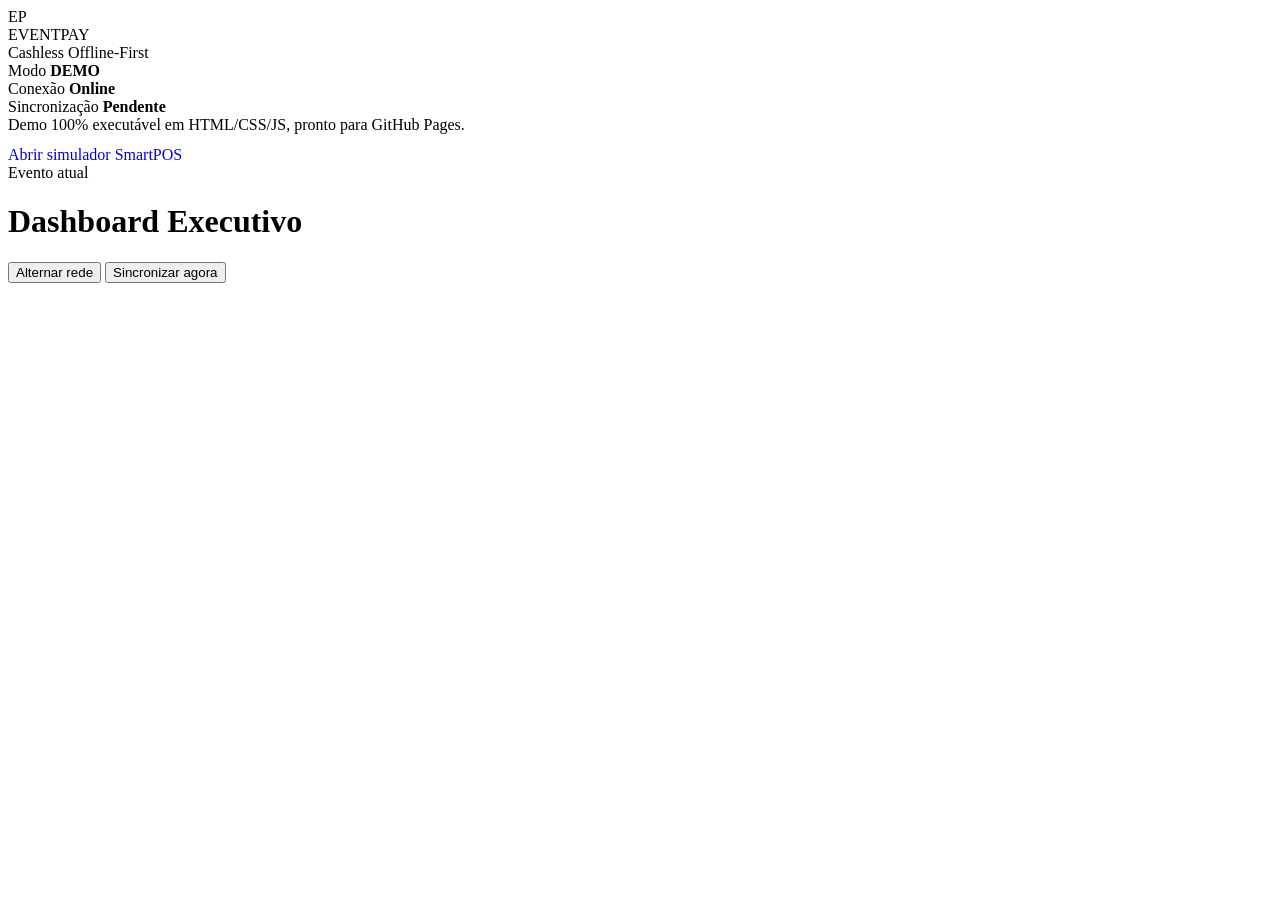
==== index.html @ db911375 "Add EVENTPAY main entry page" ====
<!DOCTYPE html>
<html lang="pt-BR">
<head>
  <meta charset="UTF-8" />
  <meta name="viewport" content="width=device-width, initial-scale=1.0, viewport-fit=cover" />
  <meta name="theme-color" content="#0b1020" />
  <meta name="description" content="EVENTPAY - Plataforma cashless offline-first para eventos." />
  <title>EVENTPAY | Cashless para Eventos</title>
  <link rel="manifest" href="./manifest.webmanifest?v=8" />
  <link rel="icon" href="./assets/icon.svg?v=8" type="image/svg+xml" />
  <link rel="stylesheet" href="./css/style.css?v=8" />
</head>
<body>
  <div class="app-shell">
    <aside class="sidebar">
      <div class="brand">
        <div class="brand-mark">EP</div>
        <div>
          <div class="brand-title">EVENTPAY</div>
          <div class="brand-subtitle">Cashless Offline-First</div>
        </div>
      </div>

      <div class="status-card" id="networkCard">
        <div class="status-row">
          <span class="status-label">Modo</span>
          <strong id="modeLabel">DEMO</strong>
        </div>
        <div class="status-row">
          <span class="status-label">Conexão</span>
          <strong id="onlineLabel" class="pill pill-success">Online</strong>
        </div>
        <div class="status-row">
          <span class="status-label">Sincronização</span>
          <strong id="syncLabel" class="pill pill-warning">Pendente</strong>
        </div>
      </div>

      <nav class="menu" id="menu"></nav>

      <div class="sidebar-footer">
        <div class="mini-note">Demo 100% executável em HTML/CSS/JS, pronto para GitHub Pages.</div>
        <a class="ghost-btn" href="./simulador-smartpos.html" style="display:inline-flex; margin-top:12px; justify-content:center; text-decoration:none;">Abrir simulador SmartPOS</a>
      </div>
    </aside>

    <main class="main">
      <header class="topbar">
        <div>
          <div class="eyebrow" id="currentEventLabel">Evento atual</div>
          <h1 id="pageTitle">Dashboard Executivo</h1>
        </div>
        <div class="topbar-actions">
          <button class="ghost-btn" id="toggleNetworkBtn">Alternar rede</button>
          <button class="primary-btn" id="quickSyncBtn">Sincronizar agora</button>
        </div>
      </header>

      <section class="content" id="app"></section>
    </main>
  </div>

  <script src="./js/utils.js?v=8"></script>
  <script src="./data/mock-data.js?v=8"></script>
  <script src="./services/storage.js?v=8"></script>
  <script src="./services/sync-engine.js?v=8"></script>
  <script src="./services/domain.js?v=8"></script>
  <script src="./components/views.js?v=8"></script>
  <script src="./js/app.js?v=8"></script>
</body>
</html>
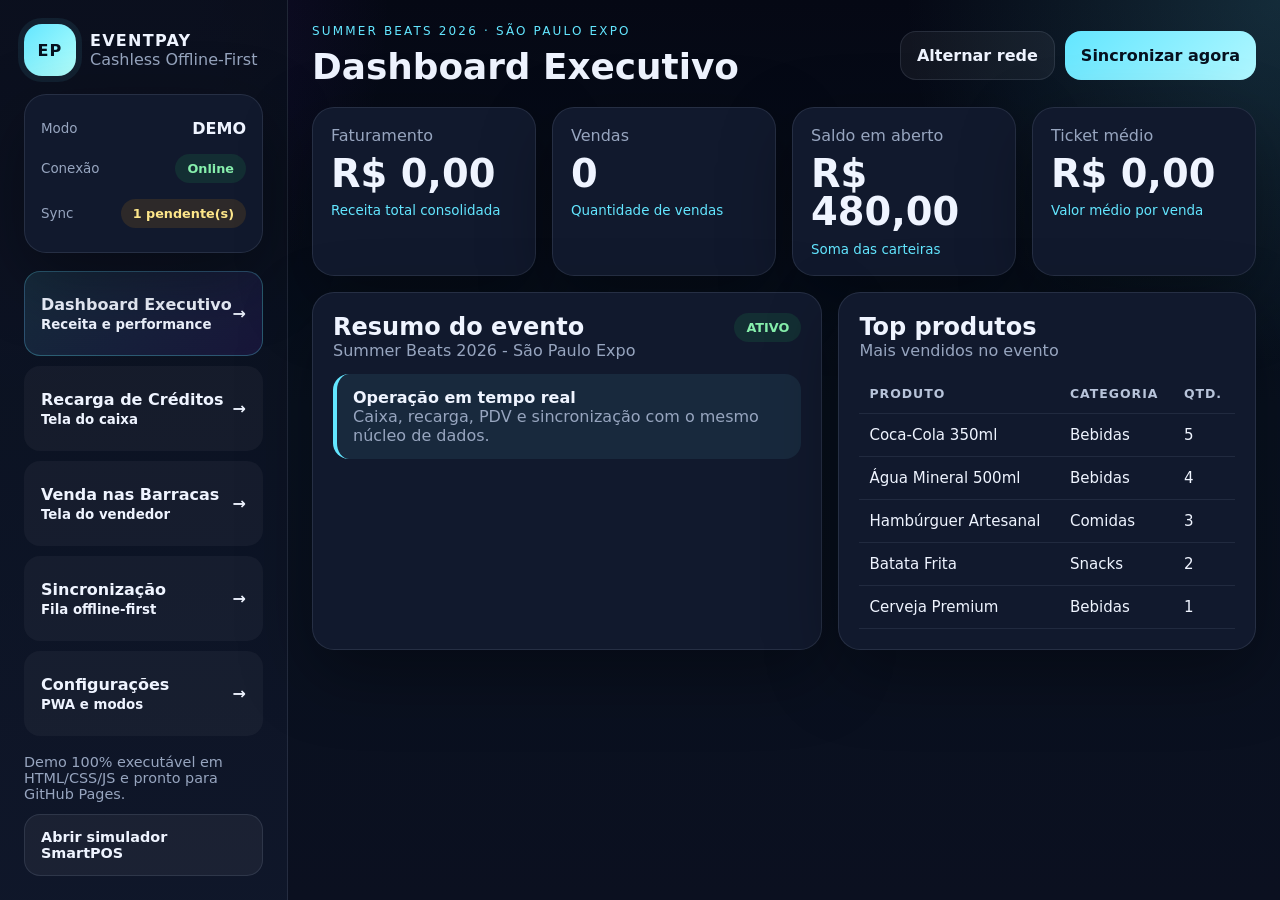
==== commit efa550a7: "Make EVENTPAY index standalone for GitHub Pages" ====
--- a/index.html
+++ b/index.html
@@ -6,12 +6,14 @@
   <meta name="theme-color" content="#0b1020" />
   <meta name="description" content="EVENTPAY - Plataforma cashless offline-first para eventos." />
   <title>EVENTPAY | Cashless para Eventos</title>
-  <link rel="manifest" href="./manifest.webmanifest?v=8" />
-  <link rel="icon" href="./assets/icon.svg?v=8" type="image/svg+xml" />
-  <link rel="stylesheet" href="./css/style.css?v=8" />
+  <link rel="manifest" href="./manifest.webmanifest?v=9" />
+  <link rel="icon" href="./assets/icon.svg?v=9" type="image/svg+xml" />
+  <style>
+    :root{--bg:#07101f;--panel:#11192d;--panel-2:#0e1627;--line:rgba(148,163,184,.16);--text:#eff4ff;--muted:#97a5bf;--accent:#63e6ff;--accent-2:#7c3aed;--success:#22c55e;--warning:#f59e0b;--danger:#ef4444;--shadow:0 24px 70px rgba(0,0,0,.35);--radius:22px;--radius-lg:28px;--font:Inter,system-ui,-apple-system,BlinkMacSystemFont,'Segoe UI',sans-serif}*{box-sizing:border-box}html,body{margin:0;min-height:100%;font-family:var(--font);color:var(--text);background:radial-gradient(circle at top left,rgba(124,58,237,.2),transparent 25%),radial-gradient(circle at top right,rgba(99,230,255,.16),transparent 24%),linear-gradient(180deg,#050814 0%,#08111f 45%,#0b1020 100%)}body{overflow-x:hidden}button,input,select,textarea{font:inherit}button{border:0;cursor:pointer}.shell{display:grid;grid-template-columns:288px minmax(0,1fr);min-height:100vh}.sidebar{padding:24px;border-right:1px solid var(--line);background:linear-gradient(180deg,rgba(10,15,29,.96),rgba(15,23,42,.94));display:flex;flex-direction:column;gap:18px}.brand{display:flex;align-items:center;gap:14px}.brand-mark{width:52px;height:52px;border-radius:18px;display:grid;place-items:center;font-weight:900;letter-spacing:.08em;color:#07111f;background:linear-gradient(135deg,var(--accent),#b4fffb);box-shadow:0 0 0 6px rgba(99,230,255,.08)}.brand-title{font-size:1rem;font-weight:800;letter-spacing:.08em}.brand-subtitle,.muted,.mini-note{color:var(--muted)}.status-card,.card{background:var(--panel);border:1px solid var(--line);border-radius:var(--radius);box-shadow:var(--shadow);backdrop-filter:blur(14px)}.status-card{padding:16px}.status-row{display:flex;justify-content:space-between;gap:12px;padding:8px 0;align-items:center}.pill{display:inline-flex;align-items:center;border-radius:999px;padding:7px 12px;font-size:.8rem;font-weight:800}.pill.success{background:rgba(34,197,94,.12);color:#86efac}.pill.warning{background:rgba(245,158,11,.12);color:#fde68a}.pill.danger{background:rgba(239,68,68,.12);color:#fca5a5}.nav{display:grid;gap:10px;flex:1}.nav button,.ghost,.primary,.chip{border-radius:16px;padding:14px 16px;font-weight:800;transition:transform .16s ease,background .16s ease,border-color .16s ease}.nav button{color:var(--text);text-align:left;background:rgba(255,255,255,.04);border:1px solid transparent;display:flex;justify-content:space-between;align-items:center}.nav button.active{border-color:rgba(99,230,255,.28);background:linear-gradient(135deg,rgba(99,230,255,.12),rgba(124,58,237,.12))}.ghost{color:var(--text);background:rgba(255,255,255,.05);border:1px solid var(--line)}.primary{color:#07111f;background:linear-gradient(135deg,var(--accent),#b0f7ff)}.chip{color:var(--text);background:rgba(255,255,255,.06);border:1px solid var(--line)}.ghost:hover,.primary:hover,.chip:hover,.nav button:hover{transform:translateY(-1px)}.sidebar-footer{font-size:.9rem}.main{padding:24px}.topbar{display:flex;align-items:center;justify-content:space-between;gap:16px;margin-bottom:20px}.eyebrow{color:var(--accent);letter-spacing:.18em;text-transform:uppercase;font-size:.75rem;margin-bottom:8px}.title{margin:0;font-size:clamp(1.55rem,2.8vw,2.35rem)}.actions{display:flex;gap:10px;flex-wrap:wrap}.grid{display:grid;gap:16px}.kpis{grid-template-columns:repeat(4,minmax(0,1fr))}.kpi{padding:18px}.kpi .label{color:var(--muted)}.kpi .value{font-size:clamp(1.6rem,3vw,2.4rem);font-weight:900;margin-top:10px;line-height:1}.kpi .trend{margin-top:10px;color:var(--accent);font-size:.84rem}.layout{display:grid;grid-template-columns:1.1fr .9fr;gap:16px}.panel{padding:20px}.panel-header{display:flex;justify-content:space-between;gap:12px;align-items:flex-start;margin-bottom:14px}.panel h2,.panel h3{margin:0}.table{width:100%;border-collapse:collapse}.table th,.table td{padding:12px 10px;border-bottom:1px solid rgba(148,163,184,.12);text-align:left;font-size:.94rem}.table th{font-size:.78rem;text-transform:uppercase;letter-spacing:.08em;color:#b8c4da}.field-grid{display:grid;grid-template-columns:repeat(2,minmax(0,1fr));gap:12px}.field{display:grid;gap:8px}.field label{font-size:.84rem;color:#c8d3e7}.field select,.field input{width:100%;padding:13px 14px;border-radius:14px;border:1px solid var(--line);background:rgba(15,23,42,.88);color:var(--text);outline:none}.alert{border-left:4px solid var(--accent);padding:14px 16px;border-radius:16px;background:rgba(99,230,255,.08)}.menu-strip{display:flex;gap:8px;overflow-x:auto;padding-bottom:4px}.menu-strip .chip{white-space:nowrap}.smartpos-shell{border-radius:28px;padding:18px;background:linear-gradient(180deg,rgba(17,24,39,.96),rgba(10,15,29,.98));border:1px solid rgba(99,230,255,.16);box-shadow:0 30px 80px rgba(0,0,0,.38)}.smartpos-screen{background:linear-gradient(180deg,rgba(8,12,23,.95),rgba(18,26,49,.92));border-radius:22px;padding:16px;border:1px solid rgba(148,163,184,.14)}.smartpos-header{display:flex;justify-content:space-between;align-items:center;gap:10px;margin-bottom:14px}.smartpos-badge{font-weight:900;color:#07111f;background:linear-gradient(135deg,var(--accent),#c5fff9);border-radius:999px;padding:8px 12px}.touch-strip{display:grid;grid-template-columns:repeat(2,minmax(0,1fr));gap:10px}.touch-large{min-height:54px}.amount{display:block;font-size:1.8rem;font-weight:900}.qr{width:170px;aspect-ratio:1;padding:12px;border-radius:18px;background:#fff;display:grid;gap:2px;grid-template-columns:repeat(21,1fr)}.qr span{border-radius:2px}.product-list{display:grid;gap:10px}.product-list.compact{max-height:33vh;overflow:auto;padding-right:4px}.product-row{width:100%;min-height:72px;padding:12px 14px;display:flex;justify-content:space-between;gap:12px;align-items:center;text-align:left;border-radius:16px;background:rgba(255,255,255,.05);border:1px solid var(--line);color:#fff}.product-meta{display:grid;gap:4px;min-width:0}.product-meta strong{font-size:.98rem;line-height:1.2;color:#fff}.product-badge{font-size:.72rem;color:var(--accent);letter-spacing:.06em;text-transform:uppercase}.product-plus{width:30px;height:30px;border-radius:999px;display:grid;place-items:center;color:#07111f;font-weight:900;background:linear-gradient(135deg,var(--accent),#b0f7ff)}.cart-list{display:grid;gap:10px}.cart-list.compact{max-height:22vh;overflow:auto;padding-right:4px}.cart-item{display:flex;justify-content:space-between;gap:10px;padding:12px;border-radius:14px;background:rgba(255,255,255,.04)}.cart-main{min-width:0}.cart-actions{display:flex;align-items:center;gap:10px}.cart-controls{display:flex;gap:8px}.cart-control{width:34px;height:34px;border-radius:999px;border:1px solid rgba(148,163,184,.18);background:rgba(255,255,255,.05);color:#fff;font-weight:900}.sticky-checkout{position:sticky;bottom:0;display:flex;justify-content:space-between;gap:12px;align-items:center;padding:14px 16px;margin-top:16px;border-radius:20px;background:linear-gradient(180deg,rgba(7,11,22,.88),rgba(12,18,36,.96));border:1px solid rgba(99,230,255,.18);backdrop-filter:blur(14px)}.toast-area{position:fixed;right:20px;bottom:20px;display:grid;gap:10px;z-index:99}.toast{min-width:280px;max-width:360px;padding:14px 16px;border-radius:16px;background:rgba(9,14,28,.94);border:1px solid rgba(99,230,255,.18);box-shadow:var(--shadow)}.receipt{border-radius:20px;padding:18px;background:linear-gradient(180deg,rgba(255,255,255,.94),rgba(230,236,245,.92));color:#111827}.timeline{display:grid;gap:12px}.timeline-item{display:flex;align-items:flex-start;gap:12px;padding:12px;border-radius:16px;background:rgba(255,255,255,.04)}.dot{width:10px;height:10px;margin-top:6px;border-radius:999px;background:var(--accent);box-shadow:0 0 0 6px rgba(99,230,255,.12)}.compact details{border-radius:16px;border:1px solid var(--line);background:rgba(255,255,255,.03);overflow:hidden}.compact details+details{margin-top:10px}.compact summary{list-style:none;cursor:pointer;padding:14px 16px;font-weight:800}.compact summary::-webkit-details-marker{display:none}.details-body{padding:0 16px 16px}.hidden{display:none}.sidebar .ghost{display:inline-flex;justify-content:center;text-decoration:none}.subtle{font-size:.84rem;color:var(--muted)}@media (max-width:1180px){.kpis,.layout{grid-template-columns:1fr 1fr}}@media (max-width:980px){.shell{grid-template-columns:1fr}.sidebar{border-right:0;border-bottom:1px solid var(--line)}.nav{grid-template-columns:repeat(2,minmax(0,1fr))}.kpis,.layout,.field-grid{grid-template-columns:1fr}.topbar,.panel-header{flex-direction:column;align-items:flex-start}}@media (max-width:640px){.main,.sidebar{padding:16px}.nav{grid-template-columns:1fr}.actions{width:100%}.actions button,.actions a{flex:1}.touch-strip{grid-template-columns:1fr}.sticky-checkout{flex-direction:column;align-items:stretch}.cart-item{flex-direction:column}.qr{width:100%}}
+  </style>
 </head>
 <body>
-  <div class="app-shell">
+  <div class="shell">
     <aside class="sidebar">
       <div class="brand">
         <div class="brand-mark">EP</div>
@@ -20,52 +22,116 @@
           <div class="brand-subtitle">Cashless Offline-First</div>
         </div>
       </div>
-
-      <div class="status-card" id="networkCard">
-        <div class="status-row">
-          <span class="status-label">Modo</span>
-          <strong id="modeLabel">DEMO</strong>
-        </div>
-        <div class="status-row">
-          <span class="status-label">Conexão</span>
-          <strong id="onlineLabel" class="pill pill-success">Online</strong>
-        </div>
-        <div class="status-row">
-          <span class="status-label">Sincronização</span>
-          <strong id="syncLabel" class="pill pill-warning">Pendente</strong>
-        </div>
+      <div class="status-card">
+        <div class="status-row"><span class="subtle">Modo</span><strong id="modeLabel">DEMO</strong></div>
+        <div class="status-row"><span class="subtle">Conexão</span><strong id="onlineLabel" class="pill success">Online</strong></div>
+        <div class="status-row"><span class="subtle">Sync</span><strong id="syncLabel" class="pill warning">Pendente</strong></div>
       </div>
-
-      <nav class="menu" id="menu"></nav>
-
+      <nav class="nav" id="menu"></nav>
       <div class="sidebar-footer">
-        <div class="mini-note">Demo 100% executável em HTML/CSS/JS, pronto para GitHub Pages.</div>
-        <a class="ghost-btn" href="./simulador-smartpos.html" style="display:inline-flex; margin-top:12px; justify-content:center; text-decoration:none;">Abrir simulador SmartPOS</a>
+        <div class="mini-note">Demo 100% executável em HTML/CSS/JS e pronto para GitHub Pages.</div>
+        <a class="ghost" href="./simulador-smartpos.html" style="margin-top:12px;">Abrir simulador SmartPOS</a>
       </div>
     </aside>
-
     <main class="main">
       <header class="topbar">
         <div>
           <div class="eyebrow" id="currentEventLabel">Evento atual</div>
-          <h1 id="pageTitle">Dashboard Executivo</h1>
+          <h1 class="title" id="pageTitle">Dashboard Executivo</h1>
         </div>
-        <div class="topbar-actions">
-          <button class="ghost-btn" id="toggleNetworkBtn">Alternar rede</button>
-          <button class="primary-btn" id="quickSyncBtn">Sincronizar agora</button>
+        <div class="actions">
+          <button class="ghost" id="toggleNetworkBtn">Alternar rede</button>
+          <button class="primary" id="quickSyncBtn">Sincronizar agora</button>
         </div>
       </header>
-
-      <section class="content" id="app"></section>
+      <section id="app" class="grid"></section>
     </main>
   </div>
-
-  <script src="./js/utils.js?v=8"></script>
-  <script src="./data/mock-data.js?v=8"></script>
-  <script src="./services/storage.js?v=8"></script>
-  <script src="./services/sync-engine.js?v=8"></script>
-  <script src="./services/domain.js?v=8"></script>
-  <script src="./components/views.js?v=8"></script>
-  <script src="./js/app.js?v=8"></script>
+  <script>
+    const currency = new Intl.NumberFormat('pt-BR',{style:'currency',currency:'BRL'});
+    const fmtMoney = v => currency.format(Number(v||0)).replace(/\u00a0/g,' ');
+    const uid = (p='') => `${p}${crypto.randomUUID ? crypto.randomUUID() : `${Date.now().toString(36)}-${Math.random().toString(36).slice(2,8)}`}`;
+    const state = JSON.parse(localStorage.getItem('eventpay_demo_state') || 'null') || (() => {
+      const clients = ['Ana Martins','Bruno Costa','Carla Souza','Diego Lima','Fernanda Alves'].map((nome,i)=>({id:uid('cli_'),nome,cpf:`000.000.000-${10+i}`,phone:'+55 11 99999-0000'}));
+      const cards = clients.map((client,i)=>({id:uid('card_'),clienteId:client.id,codigoNFC:`NFC-${String(i+1).padStart(4,'0')}-${Math.floor(1000+Math.random()*9000)}`,codigoQR:`QR-${String(i+1).padStart(4,'0')}-${Math.floor(1000+Math.random()*9000)}`,status:'ATIVO'}));
+      return {route:'dashboard',online:true,selectedClientId:clients[0].id,selectedEventId:'evt_1',cart:[],amount:50,category:'Todos',clients,cards,products:[{id:uid('prd_'),codigo:'P001',descricao:'Coca-Cola 350ml',categoria:'Bebidas',valor:12},{id:uid('prd_'),codigo:'P002',descricao:'Água Mineral 500ml',categoria:'Bebidas',valor:6},{id:uid('prd_'),codigo:'P003',descricao:'Hambúrguer Artesanal',categoria:'Comidas',valor:28},{id:uid('prd_'),codigo:'P004',descricao:'Batata Frita',categoria:'Snacks',valor:18},{id:uid('prd_'),codigo:'P005',descricao:'Cerveja Premium',categoria:'Bebidas',valor:16},{id:uid('prd_'),codigo:'P006',descricao:'Snack Mix',categoria:'Snacks',valor:14},{id:uid('prd_'),codigo:'P007',descricao:'Café Especial',categoria:'Energia',valor:10},{id:uid('prd_'),codigo:'P008',descricao:'Acesso Lounge',categoria:'Experiência',valor:45},{id:uid('prd_'),codigo:'P009',descricao:'Hot Dog',categoria:'Comidas',valor:22}],wallets:Object.fromEntries(clients.map((c,i)=>[c.id,{saldo:60+(i*18)}])),sales:[{id:uid('sale_'),transactionId:uid('tx_'),entity:'VENDA',status:'SYNCED',createdAt:new Date(Date.now()-6*3600e3).toISOString(),clienteId:clients[0].id,valor:46,items:[{produtoId:'',quantidade:0}]}].slice(0,0),recargas:[{id:uid('rec_'),transactionId:uid('tx_'),entity:'RECARGA',status:'SYNCED',createdAt:new Date(Date.now()-3*3600e3).toISOString(),clienteId:clients[0].id,valor:80,formaPagamento:'PIX'}],syncs:[{id:uid('sync_'),transactionId:'tx_1',entity:'RECARGA',status:'SYNCED',data:new Date(Date.now()-3*3600e3).toISOString()},{id:uid('sync_'),transactionId:'tx_2',entity:'VENDA',status:'PENDING',data:new Date(Date.now()-1*3600e3).toISOString()}]}; })();
+    const save = () => localStorage.setItem('eventpay_demo_state', JSON.stringify(state));
+    const client = () => state.clients.find(c => c.id === state.selectedClientId) || state.clients[0];
+    const card = () => state.cards.find(c => c.clienteId === client().id) || state.cards[0];
+    const wallet = () => state.wallets[client().id] || { saldo: 0 };
+    const products = () => state.category === 'Todos' ? state.products : state.products.filter(p => p.categoria === state.category);
+    const menuItems = [
+      ['dashboard','Dashboard Executivo','Receita e performance'],
+      ['caixa','Recarga de Créditos','Tela do caixa'],
+      ['pdv','Venda nas Barracas','Tela do vendedor'],
+      ['sync','Sincronização','Fila offline-first'],
+      ['config','Configurações','PWA e modos']
+    ];
+    const categories = ['Todos', ...new Set(state.products.map(p => p.categoria))];
+    const menu = document.getElementById('menu');
+    menu.innerHTML = menuItems.map(([route,title,sub]) => `<button data-route="${route}" class="${state.route===route?'active':''}"><span><strong>${title}</strong><br><small>${sub}</small></span><span>→</span></button>`).join('');
+    const setRoute = route => { state.route = route; render(); save(); };
+    const notify = (title, message) => { const host = document.querySelector('.toast-area') || (() => { const el = document.createElement('div'); el.className='toast-area'; document.body.appendChild(el); return el; })(); const t = document.createElement('div'); t.className='toast'; t.innerHTML = `<strong>${title}</strong><div class="muted">${message}</div>`; host.appendChild(t); setTimeout(() => t.remove(), 2600); };
+    const calcMetrics = () => {
+      const totalSales = state.sales.reduce((s,x)=>s + Number(x.valor||0),0);
+      const countSales = state.sales.length;
+      const openBalance = Object.values(state.wallets).reduce((s,w)=>s + Number(w.saldo||0),0);
+      const avg = countSales ? totalSales / countSales : 0;
+      return { totalSales, countSales, openBalance, avg };
+    };
+    const renderDashboard = () => {
+      const m = calcMetrics();
+      return `<div class="grid kpis">${[
+        ['Faturamento', fmtMoney(m.totalSales), 'Receita total consolidada'],
+        ['Vendas', String(m.countSales), 'Quantidade de vendas'],
+        ['Saldo em aberto', fmtMoney(m.openBalance), 'Soma das carteiras'],
+        ['Ticket médio', fmtMoney(m.avg), 'Valor médio por venda']
+      ].map(([a,b,c]) => `<section class="card kpi"><div class="label">${a}</div><div class="value">${b}</div><div class="trend">${c}</div></section>`).join('')}</div>
+      <div class="layout">
+        <section class="card panel"><div class="panel-header"><div><h2>Resumo do evento</h2><div class="muted">Summer Beats 2026 - São Paulo Expo</div></div><span class="pill success">ATIVO</span></div><div class="alert"><strong>Operação em tempo real</strong><div class="muted">Caixa, recarga, PDV e sincronização com o mesmo núcleo de dados.</div></div></section>
+        <section class="card panel"><div class="panel-header"><div><h2>Top produtos</h2><div class="muted">Mais vendidos no evento</div></div></div><table class="table"><thead><tr><th>Produto</th><th>Categoria</th><th>Qtd.</th></tr></thead><tbody>${state.products.slice(0,5).map((p,i)=>`<tr><td>${p.descricao}</td><td>${p.categoria}</td><td>${5-i}</td></tr>`).join('')}</tbody></table></section>
+      </div>`;
+    };
+    const renderCaixa = () => {
+      const c = client(); const w = wallet(); const cd = card(); const quick = [20,30,50,80,100,150];
+      return `<section class="card smartpos-shell"><div class="smartpos-header"><div><div class="eyebrow">Recarga de Créditos</div><h2>Tela do Caixa</h2></div><div class="smartpos-badge">${state.online ? 'ONLINE' : 'OFFLINE'}</div></div><div class="smartpos-screen grid compact"><div class="card panel"><div class="panel-header"><div><h3>Identificação do cliente</h3><div class="muted">Toque para ler NFC ou QR</div></div><div class="actions"><button class="ghost" data-act="nfc">Ler NFC</button><button class="ghost" data-act="qr">Ler QR</button></div></div><div class="field-grid"><div class="card panel" style="padding:14px;"><div class="muted">Cliente</div><strong>${c.nome}</strong><div class="muted">${cd.codigoNFC} · ${cd.codigoQR}</div></div><div class="card panel" style="padding:14px;"><div class="muted">Saldo</div><strong class="amount">${fmtMoney(w.saldo)}</strong></div></div></div><div class="touch-strip">${quick.map(v=>`<button type="button" class="chip touch-large" data-act="amount" data-value="${v}">${fmtMoney(v)}</button>`).join('')}</div><div class="field-grid"><div class="field"><label>Cliente</label><select data-bind="client">${state.clients.map(x=>`<option value="${x.id}" ${x.id===c.id?'selected':''}>${x.nome}</option>`).join('')}</select></div><div class="field"><label>Forma de pagamento</label><select data-bind="pay"><option>PIX</option><option>DINHEIRO</option><option>CARTÃO</option></select></div></div><button class="primary touch-large" data-act="recharge">Confirmar recarga</button></div></section>`;
+    };
+    const cartTotal = () => state.cart.reduce((s,i)=>s + i.qtd * i.valor, 0);
+    const renderPDV = () => {
+      const c = client(); const w = wallet(); const cd = card(); const visible = products(); const cats = categories;
+      const cartHtml = state.cart.length ? state.cart.map(item => { const p = state.products.find(x=>x.id===item.id); return `<div class="cart-item"><div class="cart-main"><strong>${p.descricao}</strong><div class="muted">${item.qtd} x ${fmtMoney(item.valor)}</div></div><div class="cart-actions"><strong>${fmtMoney(item.qtd*item.valor)}</strong><div class="cart-controls"><button class="cart-control" data-act="dec" data-id="${item.id}">-</button><button class="cart-control" data-act="rm" data-id="${item.id}">x</button></div></div></div>`; }).join('') : '<div class="muted">Carrinho vazio. Toque em produtos para iniciar a venda.</div>';
+      return `<section class="card smartpos-shell"><div class="smartpos-header"><div><div class="eyebrow">Venda nas Barracas</div><h2>Tela do Vendedor</h2></div><div class="smartpos-badge">${state.online ? 'ONLINE' : 'OFFLINE'}</div></div><div class="smartpos-screen grid compact"><div class="card panel"><div class="panel-header"><div><h3>Identificação do cliente</h3><div class="muted">${cd.codigoNFC} · ${cd.codigoQR}</div></div><div class="actions"><button class="ghost" data-act="nfc">Ler NFC</button><button class="ghost" data-act="qr">Ler QR</button></div></div><div class="field-grid"><div class="card panel" style="padding:14px;"><div class="muted">Cliente</div><strong>${c.nome}</strong><div class="muted">CPF ${c.cpf}</div></div><div class="card panel" style="padding:14px;"><div class="muted">Saldo</div><strong class="amount">${fmtMoney(w.saldo)}</strong></div></div></div><div class="compact"><details open><summary>Trocar cliente</summary><div class="details-body"><div class="field"><label>Cliente</label><select data-bind="client">${state.clients.map(x=>`<option value="${x.id}" ${x.id===c.id?'selected':''}>${x.nome}</option>`).join('')}</select></div></div></details></div><div class="compact"><details open><summary>Produtos rápidos</summary><div class="details-body"><div class="menu-strip">${cats.map(cat=>`<button class="chip ${state.category===cat?'active':''}" data-act="filter" data-value="${cat}">${cat}</button>`).join('')}</div><div class="product-list compact">${visible.map(p=>`<button class="product-row" data-act="add" data-id="${p.id}"><div class="product-meta"><span class="product-badge">${p.categoria}</span><strong>${p.descricao}</strong></div><div class="product-meta"><strong>${fmtMoney(p.valor)}</strong><span class="product-plus">+</span></div></button>`).join('')}</div></div></details></div><div class="compact"><details open><summary>Carrinho (${state.cart.length})</summary><div class="details-body"><div class="cart-list compact">${cartHtml}</div></div></details></div><div class="sticky-checkout"><div><div class="muted">Total da venda</div><strong class="amount">${fmtMoney(cartTotal())}</strong></div><div class="actions"><button class="ghost" data-act="receipt">Comprovante</button><button class="primary" data-act="sale">Finalizar</button></div></div></div></section>`;
+    };
+    const renderSync = () => `<div class="layout"><section class="card panel"><div class="panel-header"><div><h2>Motor de sincronização</h2><div class="muted">Fila offline-first aguardando publicação</div></div><div class="actions"><button class="ghost" data-act="toggle">Alternar rede</button><button class="primary" data-act="sync">Sincronizar agora</button></div></div><div class="field-grid"><div class="card panel" style="padding:14px;"><div class="muted">Status da rede</div><strong>${state.online ? 'Online' : 'Offline'}</strong></div><div class="card panel" style="padding:14px;"><div class="muted">Fila</div><strong>${state.syncs.filter(s=>s.status==='PENDING').length}</strong></div></div></section><section class="card panel"><div class="panel-header"><div><h2>Últimos registros</h2><div class="muted">Vendas, recargas e sync</div></div></div><table class="table"><thead><tr><th>Entidade</th><th>Transação</th><th>Status</th></tr></thead><tbody>${state.syncs.slice(0,10).map(s=>`<tr><td>${s.entity}</td><td>${s.transactionId}</td><td><span class="pill ${s.status==='SYNCED'?'success':'warning'}">${s.status}</span></td></tr>`).join('')}</tbody></table></section></div>`;
+    const renderConfig = () => `<div class="layout"><section class="card panel"><div class="panel-header"><div><h2>Configurações</h2><div class="muted">Pronto para PWA e evolução cloud</div></div></div><div class="alert"><strong>Roadmap</strong><div class="muted">React, React Native, FastAPI, PostgreSQL e SmartPOS Android.</div></div><div style="height:12px"></div><a class="primary" href="./simulador-smartpos.html" style="display:inline-flex;text-decoration:none;justify-content:center;">Abrir simulador SmartPOS</a></section><section class="card panel"><div class="timeline"><div class="timeline-item"><span class="dot"></span><div><strong>Offline First</strong><div class="muted">Continua operando sem internet com fila local.</div></div></div><div class="timeline-item"><span class="dot"></span><div><strong>Modo Local</strong><div class="muted">Servidor dentro do evento sem dependência externa.</div></div></div><div class="timeline-item"><span class="dot"></span><div><strong>Cloud</strong><div class="muted">Multi-eventos e multi-clientes.</div></div></div></div></section></div>`;
+    function render(){ document.getElementById('pageTitle').textContent = menuItems.find(i=>i[0]===state.route)?.[1] || 'Dashboard Executivo'; document.getElementById('currentEventLabel').textContent = 'Summer Beats 2026 · São Paulo Expo'; document.getElementById('modeLabel').textContent = 'DEMO'; document.getElementById('onlineLabel').textContent = state.online ? 'Online' : 'Offline'; document.getElementById('onlineLabel').className = `pill ${state.online ? 'success' : 'danger'}`; document.getElementById('syncLabel').textContent = state.syncs.filter(s=>s.status==='PENDING').length ? `${state.syncs.filter(s=>s.status==='PENDING').length} pendente(s)` : 'Sincronizado'; document.getElementById('syncLabel').className = `pill ${state.syncs.some(s=>s.status==='PENDING') ? 'warning' : 'success'}`; document.querySelectorAll('.nav button').forEach(b=>b.classList.toggle('active', b.dataset.route===state.route)); const app = document.getElementById('app'); app.innerHTML = state.route==='dashboard' ? renderDashboard() : state.route==='caixa' ? renderCaixa() : state.route==='pdv' ? renderPDV() : state.route==='sync' ? renderSync() : renderConfig(); save(); }
+    document.addEventListener('click', (e) => {
+      const navBtn = e.target.closest('.nav button[data-route]'); if (navBtn) { setRoute(navBtn.dataset.route); return; }
+      const act = e.target.closest('[data-act]'); if (!act) return;
+      const id = act.dataset.id; const value = act.dataset.value;
+      if (act.dataset.act === 'toggle') { state.online = !state.online; notify('Rede', state.online ? 'Rede restaurada.' : 'Modo offline ativado.'); render(); }
+      if (act.dataset.act === 'sync') { state.syncs = state.syncs.map(s => s.status==='PENDING' ? {...s,status:'SYNCED',data:new Date().toISOString()} : s); notify('Sincronização concluída', 'Fila processada com sucesso.'); render(); }
+      if (act.dataset.act === 'nfc') { state.selectedClientId = state.clients[0].id; notify('Leitura NFC', 'Cartão mockado identificado.'); render(); }
+      if (act.dataset.act === 'qr') { state.selectedClientId = state.clients[1]?.id || state.selectedClientId; notify('Leitura QR', 'Código mockado reconhecido.'); render(); }
+      if (act.dataset.act === 'amount') { state.amount = Number(value); render(); }
+      if (act.dataset.act === 'receipt') { notify('Comprovante', 'Comprovante demo emitido.'); }
+      if (act.dataset.act === 'recharge') { const amount = Number(state.amount || 0); const c = client(); state.wallets[c.id] = { saldo: Number(wallet().saldo) + amount }; state.recargas.unshift({ id: uid('rec_'), transactionId: uid('tx_'), entity:'RECARGA', status: state.online ? 'SYNCED' : 'PENDING', createdAt: new Date().toISOString(), clienteId:c.id, valor: amount }); state.syncs.unshift({ id: uid('sync_'), transactionId: uid('tx_'), entity:'RECARGA', status: state.online ? 'SYNCED' : 'PENDING', data:new Date().toISOString() }); state.cart=[]; notify('Recarga concluída', `${fmtMoney(amount)} adicionados para ${c.nome}.`); render(); }
+      if (act.dataset.act === 'filter') { state.category = value; render(); }
+      if (act.dataset.act === 'add') { const p = state.products.find(x=>x.id===id); const found = state.cart.find(x=>x.id===id); found ? found.qtd += 1 : state.cart.unshift({ id:p.id, qtd:1, valor:p.valor }); render(); }
+      if (act.dataset.act === 'dec') { const item = state.cart.find(x=>x.id===id); if (!item) return; item.qtd > 1 ? item.qtd -= 1 : state.cart = state.cart.filter(x=>x.id!==id); render(); }
+      if (act.dataset.act === 'rm') { state.cart = state.cart.filter(x=>x.id!==id); render(); }
+      if (act.dataset.act === 'sale') { const total = cartTotal(); if (!state.cart.length) return notify('Carrinho vazio','Selecione produtos para iniciar a venda.'); const c = client(); const w = wallet(); if (w.saldo < total) return notify('Saldo insuficiente','Adicione créditos para concluir a compra.'); state.wallets[c.id] = { saldo: w.saldo - total }; state.sales.unshift({ id:uid('sale_'), transactionId:uid('tx_'), entity:'VENDA', status: state.online ? 'SYNCED' : 'PENDING', createdAt:new Date().toISOString(), clienteId:c.id, valor:total, items:[...state.cart] }); state.syncs.unshift({ id: uid('sync_'), transactionId: uid('tx_'), entity: 'VENDA', status: state.online ? 'SYNCED' : 'PENDING', data:new Date().toISOString() }); state.cart = []; notify('Venda registrada', `${fmtMoney(total)} debitado com sucesso.`); render(); }
+    });
+    document.addEventListener('change', (e) => { const select = e.target.closest('[data-bind]'); if (!select) return; if (select.dataset.bind === 'client') { state.selectedClientId = select.value; render(); } });
+    document.getElementById('quickSyncBtn').addEventListener('click', () => { state.syncs = state.syncs.map(s => s.status==='PENDING' ? {...s,status:'SYNCED',data:new Date().toISOString()} : s); notify('Sincronização', 'Fila processada com sucesso.'); render(); });
+    document.getElementById('toggleNetworkBtn').addEventListener('click', () => { state.online = !state.online; notify('Conectividade', state.online ? 'Rede restaurada.' : 'Rede simulada como offline.'); render(); });
+    window.addEventListener('hashchange', () => { const next = (location.hash || '#dashboard').slice(1); state.route = ['dashboard','caixa','pdv','sync','config'].includes(next) ? next : 'dashboard'; render(); });
+    menu.innerHTML = menuItems.map(([route,title,sub]) => `<button data-route="${route}" class="${state.route===route?'active':''}"><span><strong>${title}</strong><br><small>${sub}</small></span><span>→</span></button>`).join('');
+    location.hash = state.route;
+    if ('serviceWorker' in navigator) navigator.serviceWorker.register('./sw.js').catch(()=>{});
+    render();
+    document.getElementById('menu').addEventListener('click', (e) => { const btn = e.target.closest('button[data-route]'); if (btn) setRoute(btn.dataset.route); });
+    save();
+  </script>
 </body>
 </html>
